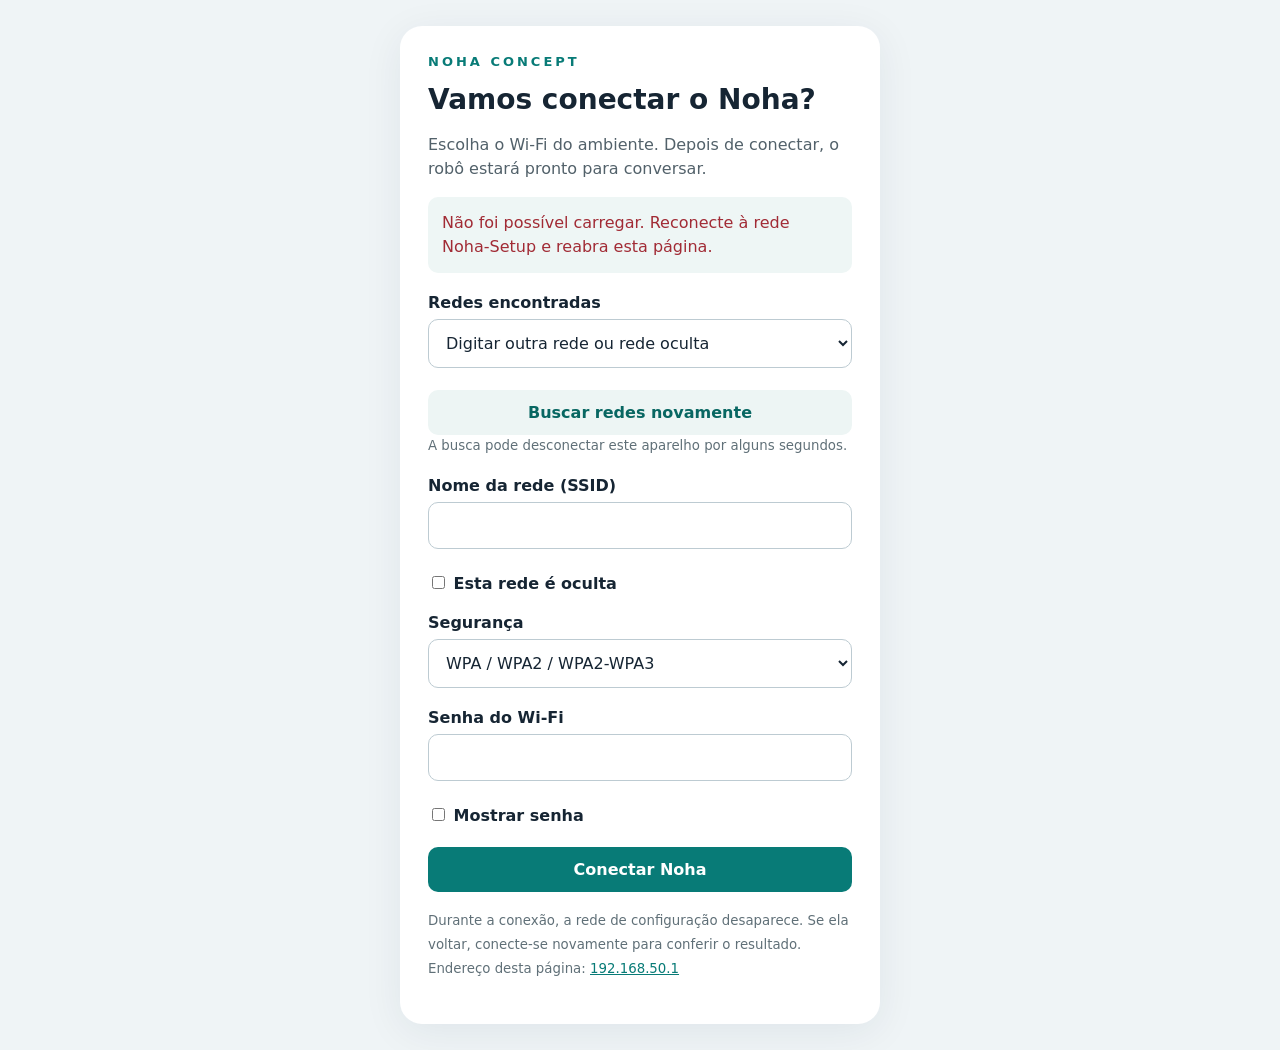
==== noha/portal.html @ 01718e33 "Build Noha voice robot with motion, Wi-Fi setup and release updates" ====
<!doctype html>
<html lang="pt-BR">
<meta charset="utf-8"><meta name="viewport" content="width=device-width,initial-scale=1">
<title>Conectar Noha ao Wi-Fi</title>
<style>
:root{color-scheme:light;font:16px system-ui,sans-serif;color:#162533;background:#eff4f6}
*{box-sizing:border-box}body{margin:0;padding:26px 16px}main{max-width:480px;margin:auto;background:white;border-radius:22px;padding:28px;box-shadow:0 8px 40px #15304012}
.logo{font-size:13px;font-weight:800;letter-spacing:3px;color:#087b77}h1{font-size:28px;line-height:1.2;margin:14px 0}p{line-height:1.5;color:#52616a}
label{display:block;font-weight:600;margin-top:20px}input,select,button{font:inherit;width:100%;padding:13px;border-radius:10px;border:1px solid #bdcbd2;margin-top:7px;background:white;color:inherit}input[type=checkbox]{width:auto}
button{cursor:pointer;background:#087b77;color:white;border:0;font-weight:700;margin-top:22px}button.secondary{background:#edf5f4;color:#086762}button:disabled{opacity:.5;cursor:wait}
#status{background:#eef6f5;border-radius:10px;padding:14px;white-space:pre-line}small{color:#607078;line-height:1.6}.error{color:#a12b35!important}a{color:#087b77}
</style>
<main><div class="logo">NOHA CONCEPT</div><h1>Vamos conectar o Noha?</h1>
<p>Escolha o Wi-Fi do ambiente. Depois de conectar, o robô estará pronto para conversar.</p>
<p id="status" role="status" aria-live="polite">Carregando redes…</p>
<form id="form">
<label for="networks">Redes encontradas</label><select id="networks"><option value="">Digitar outra rede ou rede oculta</option></select>
<button type="button" class="secondary" id="scan">Buscar redes novamente</button>
<small>A busca pode desconectar este aparelho por alguns segundos.</small>
<label for="ssid">Nome da rede (SSID)</label><input id="ssid" required autocomplete="off" maxlength="32">
<label><input id="hidden" type="checkbox"> Esta rede é oculta</label>
<label for="security">Segurança</label><select id="security"><option value="wpa-psk">WPA / WPA2 / WPA2-WPA3</option><option value="sae">Somente WPA3</option><option value="open">Rede sem senha</option></select>
<label for="password" id="password-label">Senha do Wi-Fi</label><input id="password" type="password" autocomplete="new-password" maxlength="64">
<label><input id="show-password" type="checkbox"> Mostrar senha</label>
<button id="connect" type="submit">Conectar Noha</button></form>
<p><small>Durante a conexão, a rede de configuração desaparece. Se ela voltar, conecte-se novamente para conferir o resultado.<br>Endereço desta página: <a href="http://192.168.50.1">192.168.50.1</a></small></p>
</main>
<script>
const $=id=>document.getElementById(id);let networks=[],busy=false;
function message(text,error=false){$('status').textContent=text;$('status').classList.toggle('error',error)}
function lock(value){busy=value;$('connect').disabled=value;$('scan').disabled=value}
async function api(name,body){const response=await fetch('/api/'+name,{method:body?'POST':'GET',headers:{'Content-Type':'application/json','X-Noha-Token':'__TOKEN__'},body:body?JSON.stringify(body):undefined});const data=await response.json();if(!response.ok)throw new Error(data.error||'Tente novamente.');return data}
async function load(){try{const data=await api('networks');networks=data.networks;$('networks').replaceChildren(new Option('Digitar outra rede ou rede oculta',''));networks.forEach((n,i)=>{const option=new Option(n.ssid+' ('+n.signal+'%)'+(n.security==='enterprise'?' — não suportada':''),String(i));option.disabled=n.security==='enterprise';$('networks').add(option)});await status()}catch(e){message('Não foi possível carregar. Reconecte à rede Noha-Setup e reabra esta página.',true)}}
async function status(){if(busy)return;try{const s=await api('status');message(s.message);if(s.busy)lock(true)}catch(e){/* AP switches off intentionally during connection. */}}
$('networks').onchange=()=>{if($('networks').value==='')return;const n=networks[Number($('networks').value)];$('ssid').value=n.ssid;$('security').value=n.security;$('hidden').checked=false;security()};
function security(){$('password').disabled=$('security').value==='open';$('password').required=!$('password').disabled}
$('security').onchange=security;$('show-password').onchange=()=>{$('password').type=$('show-password').checked?'text':'password'};
$('form').onsubmit=async e=>{e.preventDefault();lock(true);try{await api('connect',{ssid:$('ssid').value,password:$('password').value,security:$('security').value,hidden:$('hidden').checked});$('password').value='';message('Conectando… Esta rede vai desaparecer.\nSe Noha-Setup voltar, conecte-se novamente e abra http://192.168.50.1 para conferir o resultado.')}catch(e){lock(false);message(e.message,true)}};
$('scan').onclick=async()=>{lock(true);try{await api('scan',{});message('Buscando redes… Reconecte à rede Noha-Setup e reabra http://192.168.50.1.')}catch(e){lock(false);message(e.message,true)}};
security();load();setInterval(status,5000);
</script></html>
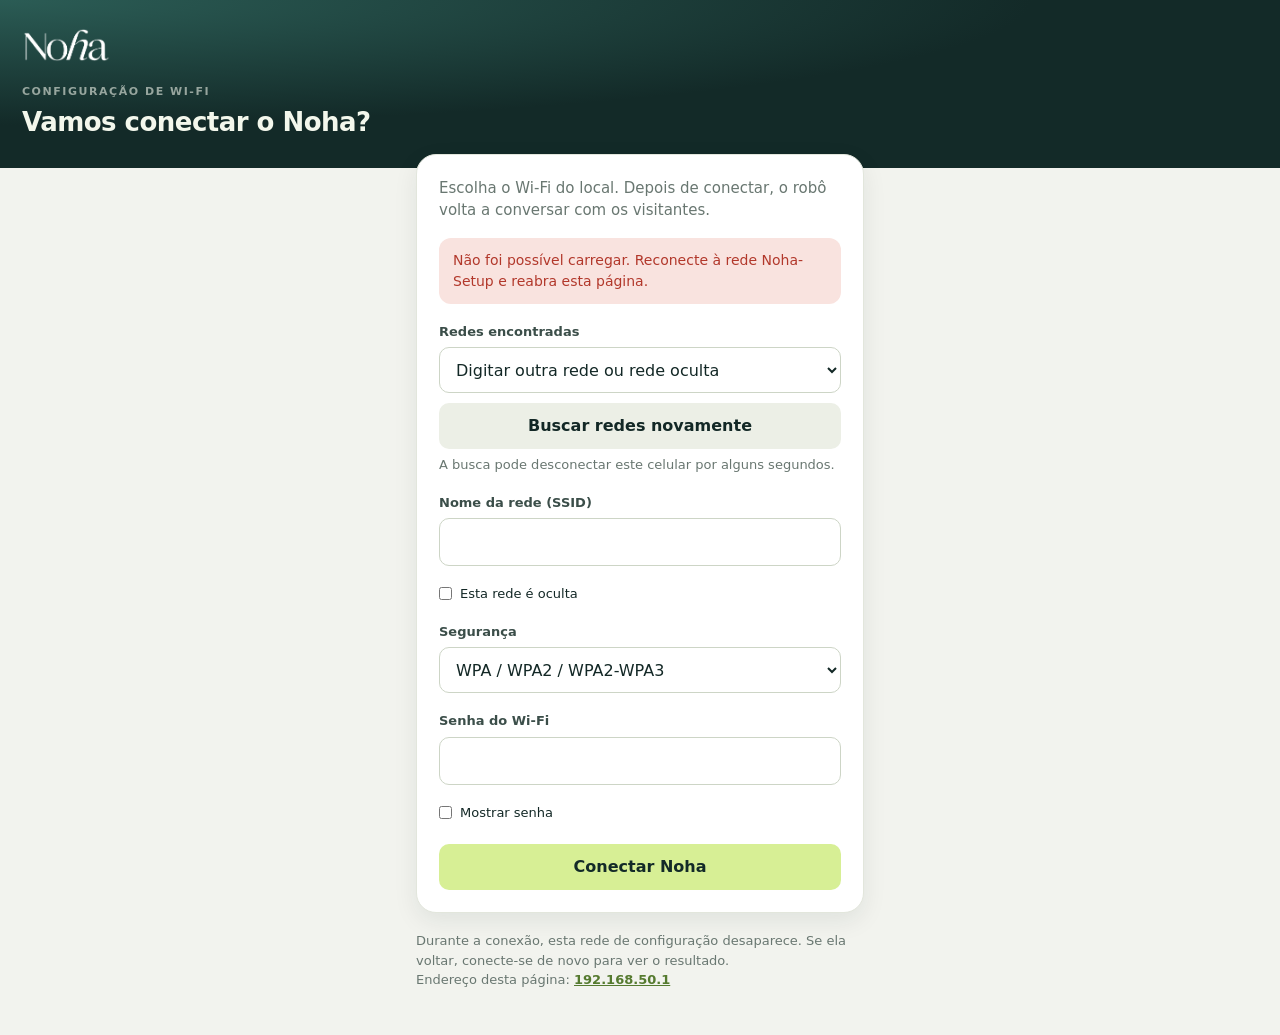
==== commit 38ef150a: "Rebuild the dashboard as a product and fix the release pipeline hang Dashboard, rebuilt from scratch" ====
--- a/noha/portal.html
+++ b/noha/portal.html
@@ -1,29 +1,47 @@
 <!doctype html>
-<html lang="pt-BR">
-<meta charset="utf-8"><meta name="viewport" content="width=device-width,initial-scale=1">
+<html lang="pt-BR" translate="no">
+<meta charset="utf-8"><meta name="viewport" content="width=device-width,initial-scale=1"><meta name="google" content="notranslate">
 <title>Conectar Noha ao Wi-Fi</title>
 <style>
-:root{color-scheme:light;font:16px system-ui,sans-serif;color:#162533;background:#eff4f6}
-*{box-sizing:border-box}body{margin:0;padding:26px 16px}main{max-width:480px;margin:auto;background:white;border-radius:22px;padding:28px;box-shadow:0 8px 40px #15304012}
-.logo{font-size:13px;font-weight:800;letter-spacing:3px;color:#087b77}h1{font-size:28px;line-height:1.2;margin:14px 0}p{line-height:1.5;color:#52616a}
-label{display:block;font-weight:600;margin-top:20px}input,select,button{font:inherit;width:100%;padding:13px;border-radius:10px;border:1px solid #bdcbd2;margin-top:7px;background:white;color:inherit}input[type=checkbox]{width:auto}
-button{cursor:pointer;background:#087b77;color:white;border:0;font-weight:700;margin-top:22px}button.secondary{background:#edf5f4;color:#086762}button:disabled{opacity:.5;cursor:wait}
-#status{background:#eef6f5;border-radius:10px;padding:14px;white-space:pre-line}small{color:#607078;line-height:1.6}.error{color:#a12b35!important}a{color:#087b77}
+:root{color-scheme:light;--bg:#f2f3ee;--surface:#fff;--line:#cdd5c6;--ink:#132826;--muted:#697771;--brand:#132a28;--accent:#d7ef95;--olive:#557a2f;--error:#b2382b;font:16px/1.5 "Inter","Segoe UI",system-ui,-apple-system,Roboto,sans-serif;color:var(--ink);background:var(--bg)}
+*{box-sizing:border-box}body{margin:0}
+header{padding:28px 22px 30px;color:#f3f7ec;background:radial-gradient(130% 120% at 0% 0%,#2b5c55,#132a28 62%)}
+header img{display:block;height:34px;width:auto;filter:invert(1)}
+header p{margin:22px 0 0;font-size:11px;font-weight:700;letter-spacing:.14em;color:rgb(243 247 236/58%)}
+h1{margin:6px 0 0;font-size:26px;line-height:1.2;letter-spacing:-.02em}
+main{max-width:480px;margin:-14px auto 0;padding:0 16px 32px}
+.card{background:var(--surface);border:1px solid #e2e6dc;border-radius:20px;padding:22px;box-shadow:0 8px 24px rgb(19 40 38/8%)}
+.lead{margin:0 0 16px;color:var(--muted);font-size:15px}
+#status{margin:0;padding:12px 14px;border-radius:12px;background:#e1f0e4;color:#21593a;font-size:14px;white-space:pre-line}
+#status.error{background:#f9e3df;color:var(--error)}
+label{display:block;margin-top:18px;font-size:13px;font-weight:650;color:#3b4e49}
+input,select,button{font:inherit;width:100%;min-height:46px;margin-top:6px;padding:11px 12px;border:1px solid var(--line);border-radius:10px;background:var(--surface);color:inherit;font-size:16px}
+input:focus,select:focus{outline:0;border-color:#6f8f3c;box-shadow:0 0 0 3px rgb(111 143 60/22%)}
+input[type=checkbox]{width:auto;min-height:0;margin:0 8px 0 0;accent-color:var(--olive)}
+.check{display:flex;align-items:center;font-weight:500;color:var(--ink)}
+button{cursor:pointer;border:0;background:var(--accent);color:var(--brand);font-weight:700;margin-top:22px}
+button.secondary{margin-top:10px;background:#ecefe6;color:var(--ink)}
+button:disabled{opacity:.5;cursor:wait}
+small{display:block;margin-top:6px;color:var(--muted);font-size:13px;line-height:1.5}
+.foot{margin-top:18px;color:var(--muted);font-size:13px}
+a{color:var(--olive);font-weight:650}
 </style>
-<main><div class="logo">NOHA CONCEPT</div><h1>Vamos conectar o Noha?</h1>
-<p>Escolha o Wi-Fi do ambiente. Depois de conectar, o robô estará pronto para conversar.</p>
+<header><img src="/logo.png" alt="Noha"><p>CONFIGURAÇÃO DE WI-FI</p><h1>Vamos conectar o Noha?</h1></header>
+<main><div class="card">
+<p class="lead">Escolha o Wi-Fi do local. Depois de conectar, o robô volta a conversar com os visitantes.</p>
 <p id="status" role="status" aria-live="polite">Carregando redes…</p>
 <form id="form">
 <label for="networks">Redes encontradas</label><select id="networks"><option value="">Digitar outra rede ou rede oculta</option></select>
 <button type="button" class="secondary" id="scan">Buscar redes novamente</button>
-<small>A busca pode desconectar este aparelho por alguns segundos.</small>
+<small>A busca pode desconectar este celular por alguns segundos.</small>
 <label for="ssid">Nome da rede (SSID)</label><input id="ssid" required autocomplete="off" maxlength="32">
-<label><input id="hidden" type="checkbox"> Esta rede é oculta</label>
+<label class="check"><input id="hidden" type="checkbox"> Esta rede é oculta</label>
 <label for="security">Segurança</label><select id="security"><option value="wpa-psk">WPA / WPA2 / WPA2-WPA3</option><option value="sae">Somente WPA3</option><option value="open">Rede sem senha</option></select>
 <label for="password" id="password-label">Senha do Wi-Fi</label><input id="password" type="password" autocomplete="new-password" maxlength="64">
-<label><input id="show-password" type="checkbox"> Mostrar senha</label>
+<label class="check"><input id="show-password" type="checkbox"> Mostrar senha</label>
 <button id="connect" type="submit">Conectar Noha</button></form>
-<p><small>Durante a conexão, a rede de configuração desaparece. Se ela voltar, conecte-se novamente para conferir o resultado.<br>Endereço desta página: <a href="http://192.168.50.1">192.168.50.1</a></small></p>
+</div>
+<p class="foot">Durante a conexão, esta rede de configuração desaparece. Se ela voltar, conecte-se de novo para ver o resultado.<br>Endereço desta página: <a href="http://192.168.50.1">192.168.50.1</a></p>
 </main>
 <script>
 const $=id=>document.getElementById(id);let networks=[],busy=false;
@@ -39,4 +57,3 @@
 $('scan').onclick=async()=>{lock(true);try{await api('scan',{});message('Buscando redes… Reconecte à rede Noha-Setup e reabra http://192.168.50.1.')}catch(e){lock(false);message(e.message,true)}};
 security();load();setInterval(status,5000);
 </script></html>
-
